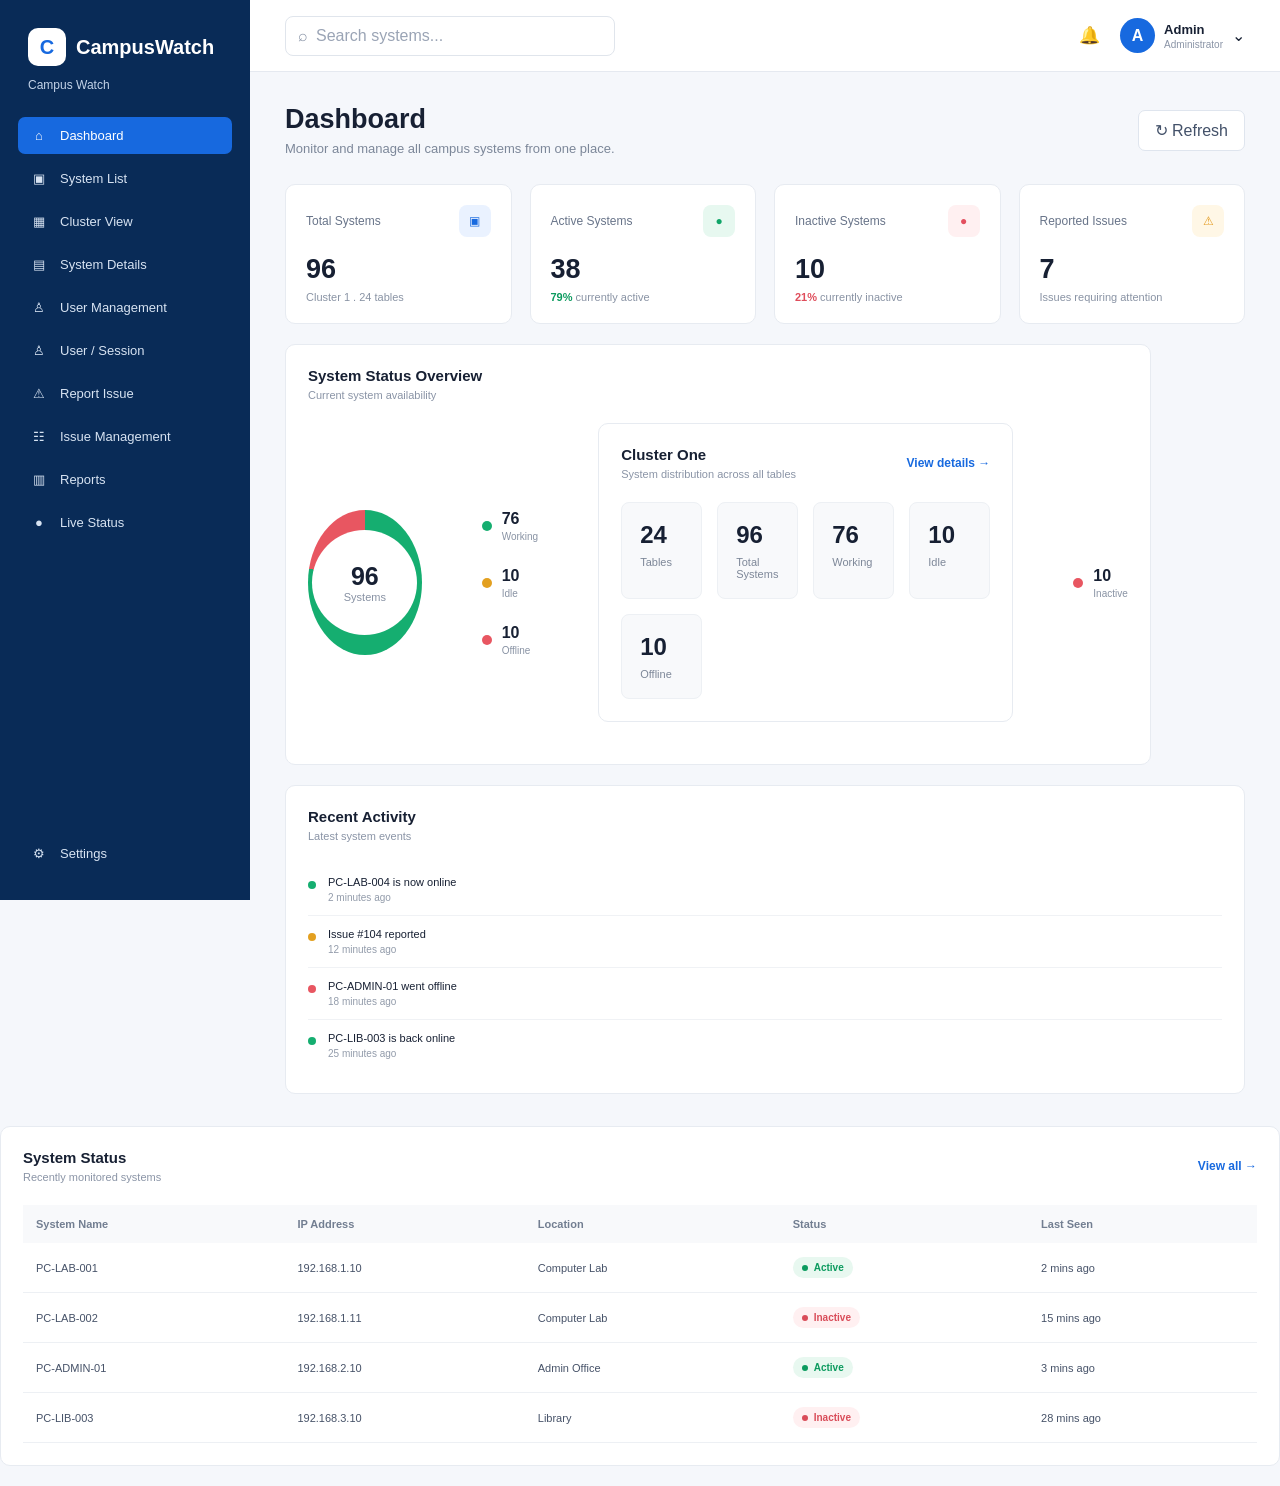
==== frontend/index.html @ cd9bad70 "frontend" ====
<!DOCTYPE html>
<html lang="en">

<head>

    <meta charset="UTF-8">

    <meta name="viewport" content="width=device-width, initial-scale=1.0">

    <title>Campus Watch</title>

    <link rel="stylesheet" href="css/style.css">

</head>


<body>

    <div class="app">

        <!-- Sidebar -->
        <aside class="sidebar">

            <div class="logo">
                <div class="logo-icon">C</div>
                <h2>CampusWatch</h2>
            </div>

            <p class="sidebar-description">
                Campus Watch
            </p>


            <!-- Navigation -->
            <nav class="sidebar-nav">

                <a href="index.html" class="nav-link active">
                    <span>⌂</span>
                    <span>Dashboard</span>
                </a>

                <a href="systems.html" class="nav-link">
                    <span>▣</span>
                    <span>System List</span>
                </a>

                <a href="clusters.html" class="nav-link">
                    <span>▦</span>
                    <span>Cluster View</span>
                </a>

                <a href="system-details.html" class="nav-link">
                    <span>▤</span>
                    <span>System Details</span>
                </a>

                <a href="users.html" class="nav-link">
                    <span>♙</span>
                    <span>User Management</span>
                </a>

                <a href="sessions.html" class="nav-link">
                    <span>♙</span>
                    <span>User / Session</span>
                </a>

                <a href="report-issue.html" class="nav-link">
                    <span>⚠</span>
                    <span>Report Issue</span>
                </a>
                
                <a href="issues.html" class="nav-link">
                    <span>☷</span>
                    <span>Issue Management</span>
                </a>

                <a href="reports.html" class="nav-link">
                    <span>▥</span>
                    <span>Reports</span>
                </a>

                <a href="live-status.html" class="nav-link">
                    <span>●</span>
                    <span>Live Status</span>
                </a>

            </nav>


            <!-- Bottom Navigation -->
            <div class="sidebar-bottom">

                <a href="#" class="nav-link">
                    <span>⚙</span>
                    <span>Settings</span>
                </a>

            </div>

        </aside>


        <!-- Main Content -->
        <main class="main-content">


            <!-- Top Bar -->
            <header class="topbar">

                <div class="search-box">

                    <span>⌕</span>

                    <input
                        type="text"
                        placeholder="Search systems..."
                    >

                </div>


                <div class="topbar-right">

                    <button class="notification">
                        🔔
                    </button>


                    <div class="admin-profile">

                        <div class="avatar">
                            A
                        </div>

                        <div class="admin-info">

                            <strong>Admin</strong>

                            <small>Administrator</small>

                        </div>

                        <span>⌄</span>

                    </div>

                </div>

            </header>


            <!-- Dashboard -->
            <section class="dashboard">


                <!-- Page Heading -->
                <div class="page-heading">

                    <div>

                        <h1>Dashboard</h1>

                        <p>
                            Monitor and manage all campus systems from one place.
                        </p>

                    </div>


                    <button
                        class="refresh-button"
                        id="refreshButton"
                    >
                        ↻ Refresh
                    </button>

                </div>


                <!-- Statistics Cards -->
                <div class="stats-grid">


                    <!-- Total Systems -->
                    <div class="stat-card">

                        <div class="stat-top">

                            <span>Total Systems</span>

                            <div class="stat-icon">
                                ▣
                            </div>

                        </div>

                        <h2 id="totalSystems">
                            96
                        </h2>

                        <p class="stat-description">
                            Cluster 1 . 24 tables
                        </p>

                    </div>


                    <!-- Active Systems -->
                    <div class="stat-card">

                        <div class="stat-top">

                            <span>Active Systems</span>

                            <div class="stat-icon active-icon">
                                ●
                            </div>

                        </div>

                        <h2 id="activeSystems">
                            38
                        </h2>

                        <p class="stat-description">

                            <span class="success-text">
                                79%
                            </span>

                            currently active

                        </p>

                    </div>


                    <!-- Inactive Systems -->
                    <div class="stat-card">

                        <div class="stat-top">

                            <span>Inactive Systems</span>

                            <div class="stat-icon inactive-icon">
                                ●
                            </div>

                        </div>

                        <h2 id="inactiveSystems">
                            10
                        </h2>

                        <p class="stat-description">

                            <span class="danger-text">
                                21%
                            </span>

                            currently inactive

                        </p>

                    </div>


                    <!-- Issues -->
                    <div class="stat-card">

                        <div class="stat-top">

                            <span>Reported Issues</span>

                            <div class="stat-icon issue-icon">
                                ⚠
                            </div>

                        </div>

                        <h2 id="reportedIssues">
                            7
                        </h2>

                        <p class="stat-description">
                            Issues requiring attention
                        </p>

                    </div>

                </div>


                <!-- Two Column Section -->
                <div class="dashboard-grid">


                    <!-- Status Overview -->
                    <div class="dashboard-card">

                        <div class="card-heading">

                            <div>

                                <h3>
                                    System Status Overview
                                </h3>

                                <p>
                                    Current system availability
                                </p>

                            </div>

                        </div>


                        <div class="status-overview">

                            <div class="status-circle">

                                <div>

                                    <strong id="dashboardTotal">96</strong>

                                    <span>Systems</span>
                                    

                                </div>

                            </div>


                           <div class="status-legend">

                       <div class="legend-item">

        <span class="legend-dot working-dot"></span>

        <div>
            <strong id="workingCount">76</strong>
            <small>Working</small>
        </div>

    </div>


    <div class="legend-item">

        <span class="legend-dot idle-dot"></span>

        <div>
            <strong id="idleCount">10</strong>
            <small>Idle</small>
        </div>

    </div>


    <div class="legend-item">

        <span class="legend-dot offline-dot"></span>

        <div>
            <strong id="offlineCount">10</strong>
            <small>Offline</small>
        </div>

    </div>

</div>

<div class="dashboard-card cluster-summary">

    <div class="card-heading">

        <div>
            <h3>Cluster One</h3>

            <p>
                System distribution across all tables
            </p>
        </div>

        <a href="system-details.html" class="view-all">
            View details →
        </a>

    </div>


    <div class="cluster-info-grid">

        <div class="cluster-info">
            <strong>24</strong>
            <span>Tables</span>
        </div>

        <div class="cluster-info">
            <strong>96</strong>
            <span>Total Systems</span>
        </div>

        <div class="cluster-info">
            <strong id="clusterWorking">76</strong>
            <span>Working</span>
        </div>

        <div class="cluster-info">
            <strong id="clusterIdle">10</strong>
            <span>Idle</span>
        </div>

        <div class="cluster-info">
            <strong id="clusterOffline">10</strong>
            <span>Offline</span>
        </div>

    </div>

</div>

                                <div class="legend-item">

                                    <span class="legend-dot inactive-dot"></span>

                                    <div>

                                        <strong>
                                            10
                                        </strong>

                                        <small>
                                            Inactive
                                        </small>

                                    </div>

                                </div>

                            </div>

                        </div>

                    </div>


                    <!-- Recent Activity -->
                    <div class="dashboard-card">

                        <div class="card-heading">

                            <div>

                                <h3>
                                    Recent Activity
                                </h3>

                                <p>
                                    Latest system events
                                </p>

                            </div>

                        </div>


                        <div class="activity-list">


                            <div class="activity-item">

                                <span class="activity-status online"></span>

                                <div>

                                    <strong>
                                        PC-LAB-004 is now online
                                    </strong>

                                    <small>
                                        2 minutes ago
                                    </small>

                                </div>

                            </div>


                            <div class="activity-item">

                                <span class="activity-status issue"></span>

                                <div>

                                    <strong>
                                        Issue #104 reported
                                    </strong>

                                    <small>
                                        12 minutes ago
                                    </small>

                                </div>

                            </div>


                            <div class="activity-item">

                                <span class="activity-status offline"></span>

                                <div>

                                    <strong>
                                        PC-ADMIN-01 went offline
                                    </strong>

                                    <small>
                                        18 minutes ago
                                    </small>

                                </div>

                            </div>


                            <div class="activity-item">

                                <span class="activity-status online"></span>

                                <div>

                                    <strong>
                                        PC-LIB-003 is back online
                                    </strong>

                                    <small>
                                        25 minutes ago
                                    </small>

                                </div>

                            </div>

                        </div>

                    </div>

                </div>


                <!-- System Table -->
                <div class="dashboard-card systems-preview">

                    <div class="card-heading">

                        <div>

                            <h3>
                                System Status
                            </h3>

                            <p>
                                Recently monitored systems
                            </p>

                        </div>


                        <a
                            href="systems.html"
                            class="view-all"
                        >
                            View all →
                        </a>

                    </div>


                    <div class="table-container">

                        <table>

                            <thead>

                                <tr>

                                    <th>
                                        System Name
                                    </th>

                                    <th>
                                        IP Address
                                    </th>

                                    <th>
                                        Location
                                    </th>

                                    <th>
                                        Status
                                    </th>

                                    <th>
                                        Last Seen
                                    </th>

                                </tr>

                            </thead>


                            <tbody>


                                <tr>

                                    <td>
                                        PC-LAB-001
                                    </td>

                                    <td>
                                        192.168.1.10
                                    </td>

                                    <td>
                                        Computer Lab
                                    </td>

                                    <td>

                                        <span class="status active">

                                            <span></span>

                                            Active

                                        </span>

                                    </td>

                                    <td>
                                        2 mins ago
                                    </td>

                                </tr>


                                <tr>

                                    <td>
                                        PC-LAB-002
                                    </td>

                                    <td>
                                        192.168.1.11
                                    </td>

                                    <td>
                                        Computer Lab
                                    </td>

                                    <td>

                                        <span class="status inactive">

                                            <span></span>

                                            Inactive

                                        </span>

                                    </td>

                                    <td>
                                        15 mins ago
                                    </td>

                                </tr>


                                <tr>

                                    <td>
                                        PC-ADMIN-01
                                    </td>

                                    <td>
                                        192.168.2.10
                                    </td>

                                    <td>
                                        Admin Office
                                    </td>

                                    <td>

                                        <span class="status active">

                                            <span></span>

                                            Active

                                        </span>

                                    </td>

                                    <td>
                                        3 mins ago
                                    </td>

                                </tr>


                                <tr>

                                    <td>
                                        PC-LIB-003
                                    </td>

                                    <td>
                                        192.168.3.10
                                    </td>

                                    <td>
                                        Library
                                    </td>

                                    <td>

                                        <span class="status inactive">

                                            <span></span>

                                            Inactive

                                        </span>

                                    </td>

                                    <td>
                                        28 mins ago
                                    </td>

                                </tr>


                            </tbody>

                        </table>

                    </div>

                </div>

            </section>

        </main>

    </div>


    <script src="js/app.js"></script>

</body>

</html>
---- frontend/css/style.css ----
* {
    margin: 0;
    padding: 0;
    box-sizing: border-box;
}

body {
    font-family: Arial, Helvetica, sans-serif;
    background: #f5f7fb;
    color: #172033;
}

a {
    text-decoration: none;
    color: inherit;
}

button,
input {
    font: inherit;
}


/* ==========================
   APP
========================== */

.app {
    display: flex;
    min-height: 100vh;
}


/* ==========================
   SIDEBAR
========================== */

.sidebar {
    width: 250px;
    min-height: 100vh;
    background: #092b57;
    color: white;
    padding: 28px 18px;

    display: flex;
    flex-direction: column;

    position: fixed;
    left: 0;
    top: 0;
    bottom: 0;
}

.logo {
    display: flex;
    align-items: center;
    gap: 10px;
    padding: 0 10px;
}

.logo-icon {
    width: 38px;
    height: 38px;
    border-radius: 10px;

    background: white;
    color: #1769df;

    display: flex;
    justify-content: center;
    align-items: center;

    font-size: 20px;
    font-weight: bold;
}

.logo h2 {
    font-size: 20px;
}

.sidebar-description {
    color: #c3d3e8;
    font-size: 12px;
    padding: 12px 10px 25px;
}


/* Navigation */

.sidebar-nav {
    display: flex;
    flex-direction: column;
    gap: 6px;
}

.nav-link {
    display: flex;
    align-items: center;
    gap: 12px;

    padding: 11px 12px;

    border-radius: 7px;

    color: #d7e3f2;

    font-size: 13px;

    transition: 0.2s ease;
}

.nav-link span:first-child {
    width: 18px;
    text-align: center;
}

.nav-link:hover {
    background: #123f76;
    color: white;
}

.nav-link.active {
    background: #1769df;
    color: white;
}

.sidebar-bottom {
    margin-top: auto;
}


/* ==========================
   MAIN CONTENT
========================== */

.main-content {
    margin-left: 250px;
    width: calc(100% - 250px);
    min-height: 100vh;
}


/* ==========================
   TOPBAR
========================== */

.topbar {
    height: 72px;

    background: white;

    border-bottom: 1px solid #e5e9f0;

    display: flex;
    align-items: center;
    justify-content: space-between;

    padding: 0 35px;
}

.search-box {
    width: 330px;
    height: 40px;

    border: 1px solid #e0e5ec;
    border-radius: 8px;

    display: flex;
    align-items: center;

    gap: 8px;

    padding: 0 12px;

    color: #8792a5;
}

.search-box input {
    width: 100%;

    border: none;
    outline: none;

    color: #172033;
}

.search-box input::placeholder {
    color: #9aa4b5;
}

.topbar-right {
    display: flex;
    align-items: center;
    gap: 20px;
}

.notification {
    border: none;
    background: transparent;

    cursor: pointer;

    font-size: 17px;
}

.admin-profile {
    display: flex;
    align-items: center;
    gap: 9px;
}

.avatar {
    width: 35px;
    height: 35px;

    border-radius: 50%;

    background: #1769df;
    color: white;

    display: flex;
    align-items: center;
    justify-content: center;

    font-weight: bold;
}

.admin-info {
    display: flex;
    flex-direction: column;
    gap: 2px;
}

.admin-info strong {
    font-size: 13px;
}

.admin-info small {
    color: #8a94a6;
    font-size: 10px;
}


/* ==========================
   DASHBOARD
========================== */

.dashboard {
    padding: 32px 35px;
}

.page-heading {
    display: flex;
    align-items: center;
    justify-content: space-between;

    margin-bottom: 28px;
}

.page-heading h1 {
    font-size: 27px;
    margin-bottom: 6px;
}

.page-heading p {
    color: #7c8799;
    font-size: 13px;
}

.refresh-button {
    border: 1px solid #dfe5ee;

    background: white;

    padding: 10px 16px;

    border-radius: 7px;

    cursor: pointer;

    color: #435169;
}

.refresh-button:hover {
    background: #f5f8fc;
}


/* ==========================
   STAT CARDS
========================== */

.stats-grid {
    display: grid;

    grid-template-columns: repeat(4, 1fr);

    gap: 18px;

    margin-bottom: 20px;
}

.stat-card {
    background: white;

    border: 1px solid #e7ebf1;

    border-radius: 10px;

    padding: 20px;

    transition:
        transform 0.2s ease,
        box-shadow 0.2s ease;
}

.stat-card:hover {
    transform: translateY(-4px);

    box-shadow:
        0 8px 22px rgba(20, 40, 70, 0.08);
}

.stat-top {
    display: flex;
    align-items: center;
    justify-content: space-between;

    color: #687489;

    font-size: 12px;
}

.stat-icon {
    width: 32px;
    height: 32px;

    border-radius: 8px;

    background: #eaf2ff;
    color: #1769df;

    display: flex;
    align-items: center;
    justify-content: center;
}

.active-icon {
    background: #e7f8f0;
    color: #10a568;
}

.inactive-icon {
    background: #fff0f1;
    color: #e34f5f;
}

.issue-icon {
    background: #fff7e6;
    color: #e39b20;
}

.stat-card h2 {
    font-size: 27px;

    margin: 17px 0 6px;
}

.stat-description {
    color: #8993a4;

    font-size: 11px;
}

.success-text {
    color: #0c9b5f;
    font-weight: bold;
}

.danger-text {
    color: #df4d5b;
    font-weight: bold;
}


/* ==========================
   DASHBOARD CARDS
========================== */

.dashboard-grid {
    display: grid;

    grid-template-columns: 1fr 1fr;

    gap: 20px;

    margin-bottom: 20px;
}

.dashboard-card {
    background: white;

    border: 1px solid #e7ebf1;

    border-radius: 10px;

    padding: 22px;
}

.card-heading {
    display: flex;
    justify-content: space-between;
    align-items: center;

    margin-bottom: 22px;
}

.card-heading h3 {
    font-size: 15px;

    margin-bottom: 5px;
}

.card-heading p {
    color: #8a94a6;

    font-size: 11px;
}


/* ==========================
   STATUS OVERVIEW
========================== */

.status-overview {
    min-height: 170px;

    display: flex;
    align-items: center;
    justify-content: center;

    gap: 60px;
}

.status-circle {
    width: 145px;
    height: 145px;

    border-radius: 50%;

    background:
        conic-gradient(
            #15ae70 0deg 284deg,
            #e85661 284deg 360deg
        );

    display: flex;
    align-items: center;
    justify-content: center;

    position: relative;
}

.status-circle::before {
    content: "";

    position: absolute;

    width: 105px;
    height: 105px;

    border-radius: 50%;

    background: white;
}

.status-circle div {
    position: relative;

    z-index: 1;

    text-align: center;

    display: flex;
    flex-direction: column;
}

.status-circle strong {
    font-size: 25px;
}

.status-circle span {
    color: #8791a3;

    font-size: 11px;
}

.status-legend {
    display: flex;
    flex-direction: column;

    gap: 25px;
}

.legend-item {
    display: flex;
    align-items: center;

    gap: 10px;
}

.legend-dot {
    width: 10px;
    height: 10px;

    border-radius: 50%;
}

.active-dot {
    background: #15ae70;
}

.inactive-dot {
    background: #e85661;
}

.legend-item div {
    display: flex;
    flex-direction: column;

    gap: 3px;
}

.legend-item strong {
    font-size: 16px;
}

.legend-item small {
    color: #8993a4;

    font-size: 10px;
}


/* ==========================
   RECENT ACTIVITY
========================== */

.activity-list {
    display: flex;
    flex-direction: column;
}

.activity-item {
    display: flex;

    align-items: flex-start;

    gap: 12px;

    padding: 12px 0;

    border-bottom: 1px solid #f0f2f5;
}

.activity-item:last-child {
    border-bottom: none;
}

.activity-status {
    width: 8px;
    height: 8px;

    border-radius: 50%;

    margin-top: 5px;
}

.online {
    background: #15ae70;
}

.offline {
    background: #e85661;
}

.issue {
    background: #e3a020;
}

.activity-item div {
    display: flex;
    flex-direction: column;

    gap: 4px;
}

.activity-item strong {
    font-size: 11px;

    font-weight: 500;
}

.activity-item small {
    color: #929baa;

    font-size: 10px;
}


/* ==========================
   SYSTEM TABLE
========================== */

.systems-preview {
    margin-bottom: 20px;
}

.view-all {
    color: #1769df;

    font-size: 12px;

    font-weight: bold;
}

.table-container {
    width: 100%;

    overflow-x: auto;
}

table {
    width: 100%;

    border-collapse: collapse;
}

th {
    background: #f8f9fb;

    text-align: left;

    color: #727e91;

    font-size: 11px;

    font-weight: 600;

    padding: 13px;
}

td {
    padding: 14px 13px;

    border-bottom: 1px solid #edf0f4;

    color: #465268;

    font-size: 11px;
}

.status {
    display: inline-flex;

    align-items: center;

    gap: 6px;

    padding: 5px 9px;

    border-radius: 20px;

    font-size: 10px;

    font-weight: bold;
}

.status span {
    width: 6px;
    height: 6px;

    border-radius: 50%;
}

.status.active {
    background: #e8f8f0;
    color: #0c9b5f;
}

.status.active span {
    background: #0c9b5f;
}

.status.inactive {
    background: #fff0f1;
    color: #d94c59;
}

.status.inactive span {
    background: #d94c59;
}


/* ==========================
   RESPONSIVE
========================== */

@media (max-width: 1100px) {

    .stats-grid {
        grid-template-columns: repeat(2, 1fr);
    }

    .dashboard-grid {
        grid-template-columns: 1fr;
    }

}


@media (max-width: 800px) {

    .sidebar {
        width: 210px;
    }

    .main-content {
        margin-left: 210px;

        width: calc(100% - 210px);
    }

    .dashboard {
        padding: 25px 20px;
    }

    .topbar {
        padding: 0 20px;
    }

    .search-box {
        width: 220px;
    }

}


@media (max-width: 600px) {

    .sidebar {
        width: 70px;

        padding: 20px 10px;
    }

    .logo h2,
    .sidebar-description,
    .nav-link span:nth-child(2) {
        display: none;
    }

    .nav-link {
        justify-content: center;
    }

    .nav-link span:first-child {
        font-size: 17px;
    }

    .logo {
        justify-content: center;
    }

    .main-content {
        margin-left: 70px;

        width: calc(100% - 70px);
    }

    .stats-grid {
        grid-template-columns: 1fr;
    }

    .page-heading {
        flex-direction: column;

        align-items: flex-start;

        gap: 15px;
    }

    .topbar {
        height: 60px;
    }

    .search-box {
        width: 160px;
    }

    .admin-info,
    .admin-profile > span {
        display: none;
    }

}

/* ==========================================
   CLUSTER SUMMARY
========================================== */

.cluster-summary {
    margin-bottom: 20px;
}

.cluster-info-grid {
    display: grid;

    grid-template-columns:
        repeat(5, 1fr);

    gap: 15px;
}

.cluster-info {
    background: #f8f9fb;

    border: 1px solid #edf0f4;

    border-radius: 8px;

    padding: 18px;

    display: flex;

    flex-direction: column;

    gap: 7px;
}

.cluster-info strong {
    font-size: 22px;

    color: #172033;
}

.cluster-info span {
    font-size: 11px;

    color: #7d8798;
}


/* ==========================================
   IDLE STATUS
========================================== */

.idle-dot {
    background: #e3a020;
}

.offline-dot {
    background: #e85661;
}

.status.idle {
    background: #fff7e6;

    color: #c88410;
}

.status.idle span {
    background: #e3a020;
}


/* ==========================================
   SYSTEM DETAILS
========================================== */

.table-filter {
    border: 1px solid #dfe5ee;

    background: white;

    border-radius: 7px;

    padding: 9px 12px;

    color: #435169;

    outline: none;

    cursor: pointer;
}

.view-button {
    border: none;

    background: #eaf2ff;

    color: #1769df;

    padding: 7px 12px;

    border-radius: 6px;

    cursor: pointer;

    font-size: 11px;

    font-weight: bold;
}

.view-button:hover {
    background: #1769df;

    color: white;
}


/* ==========================================
   FULL SYSTEM INFORMATION
========================================== */

.selected-system {
    margin-top: 20px;
}

.system-detail-grid {
    display: grid;

    grid-template-columns:
        repeat(4, 1fr);

    gap: 15px;
}

.detail-item {
    background: #f8f9fb;

    border: 1px solid #edf0f4;

    border-radius: 8px;

    padding: 16px;
}

.detail-item span {
    display: block;

    color: #8791a3;

    font-size: 10px;

    margin-bottom: 7px;
}

.detail-item strong {
    color: #172033;

    font-size: 12px;

    word-break: break-word;
}


/* ==========================================
   SYSTEM DETAILS RESPONSIVE
========================================== */

@media (max-width: 1000px) {

    .system-detail-grid {
        grid-template-columns:
            repeat(2, 1fr);
    }

    .cluster-info-grid {
        grid-template-columns:
            repeat(3, 1fr);
    }

}

@media (max-width: 600px) {

    .system-detail-grid {
        grid-template-columns:
            1fr;
    }

    .cluster-info-grid {
        grid-template-columns:
            repeat(2, 1fr);
    }

}

/* ==========================================
   FOUR CLUSTER CAMPUS VIEW
========================================== */

.cluster-summary {
    margin-bottom: 20px;
}


.cluster-info-grid {
    display: grid;

    grid-template-columns:
        repeat(4, 1fr);

    gap: 15px;
}


.cluster-info {
    background: #f8f9fb;

    border: 1px solid #edf0f4;

    border-radius: 8px;

    padding: 18px;

    display: flex;

    flex-direction: column;

    gap: 7px;

    transition:
        transform 0.2s ease,
        box-shadow 0.2s ease;
}


.cluster-info:hover {
    transform: translateY(-3px);

    box-shadow:
        0 6px 18px rgba(20, 40, 70, 0.08);
}


.cluster-info strong {
    font-size: 24px;

    color: #172033;
}


.cluster-info span {
    font-size: 11px;

    color: #7d8798;
}


/* ==========================================
   WORKING STATUS
========================================== */

.working-dot {
    background: #15ae70;
}


/* ==========================================
   SEARCH
========================================== */

.search-box input:focus {
    outline: none;
}


/* ==========================================
   SYSTEM ROW HOVER
========================================== */

tbody tr:hover {
    background: #f8fafc;
}


/* ==========================================
   RESPONSIVE CLUSTERS
========================================== */

@media (max-width: 1000px) {

    .cluster-info-grid {
        grid-template-columns:
            repeat(2, 1fr);
    }

}


@media (max-width: 600px) {

    .cluster-info-grid {
        grid-template-columns:
            1fr;
    }

}

/* ==========================================
   USER MANAGEMENT
========================================== */

.user-form-card {
    margin-bottom: 20px;
}

.form-grid {
    display: grid;

    grid-template-columns:
        repeat(2, 1fr);

    gap: 18px;
}

.form-group {
    display: flex;

    flex-direction: column;

    gap: 7px;
}

.form-group label {
    font-size: 11px;

    font-weight: bold;

    color: #435169;
}

.form-group input,
.form-group select {
    width: 100%;

    height: 42px;

    border: 1px solid #dfe5ee;

    border-radius: 7px;

    padding: 0 12px;

    background: white;

    color: #172033;

    outline: none;

    font-size: 12px;
}

.form-group input:focus,
.form-group select:focus {
    border-color: #1769df;

    box-shadow:
        0 0 0 3px rgba(23, 105, 223, 0.08);
}

.form-actions {
    margin-top: 20px;

    display: flex;

    justify-content: flex-end;
}

.primary-button {
    border: none;

    background: #1769df;

    color: white;

    padding: 11px 18px;

    border-radius: 7px;

    cursor: pointer;

    font-size: 12px;

    font-weight: bold;
}

.primary-button:hover {
    background: #0f58c5;
}


/* ==========================================
   USER TABLE
========================================== */

.users-list-card {
    margin-bottom: 20px;
}


/* ==========================================
   USER MANAGEMENT RESPONSIVE
========================================== */

@media (max-width: 700px) {

    .form-grid {
        grid-template-columns: 1fr;
    }

    .form-actions {
        justify-content: stretch;
    }

    .primary-button {
        width: 100%;
    }

}
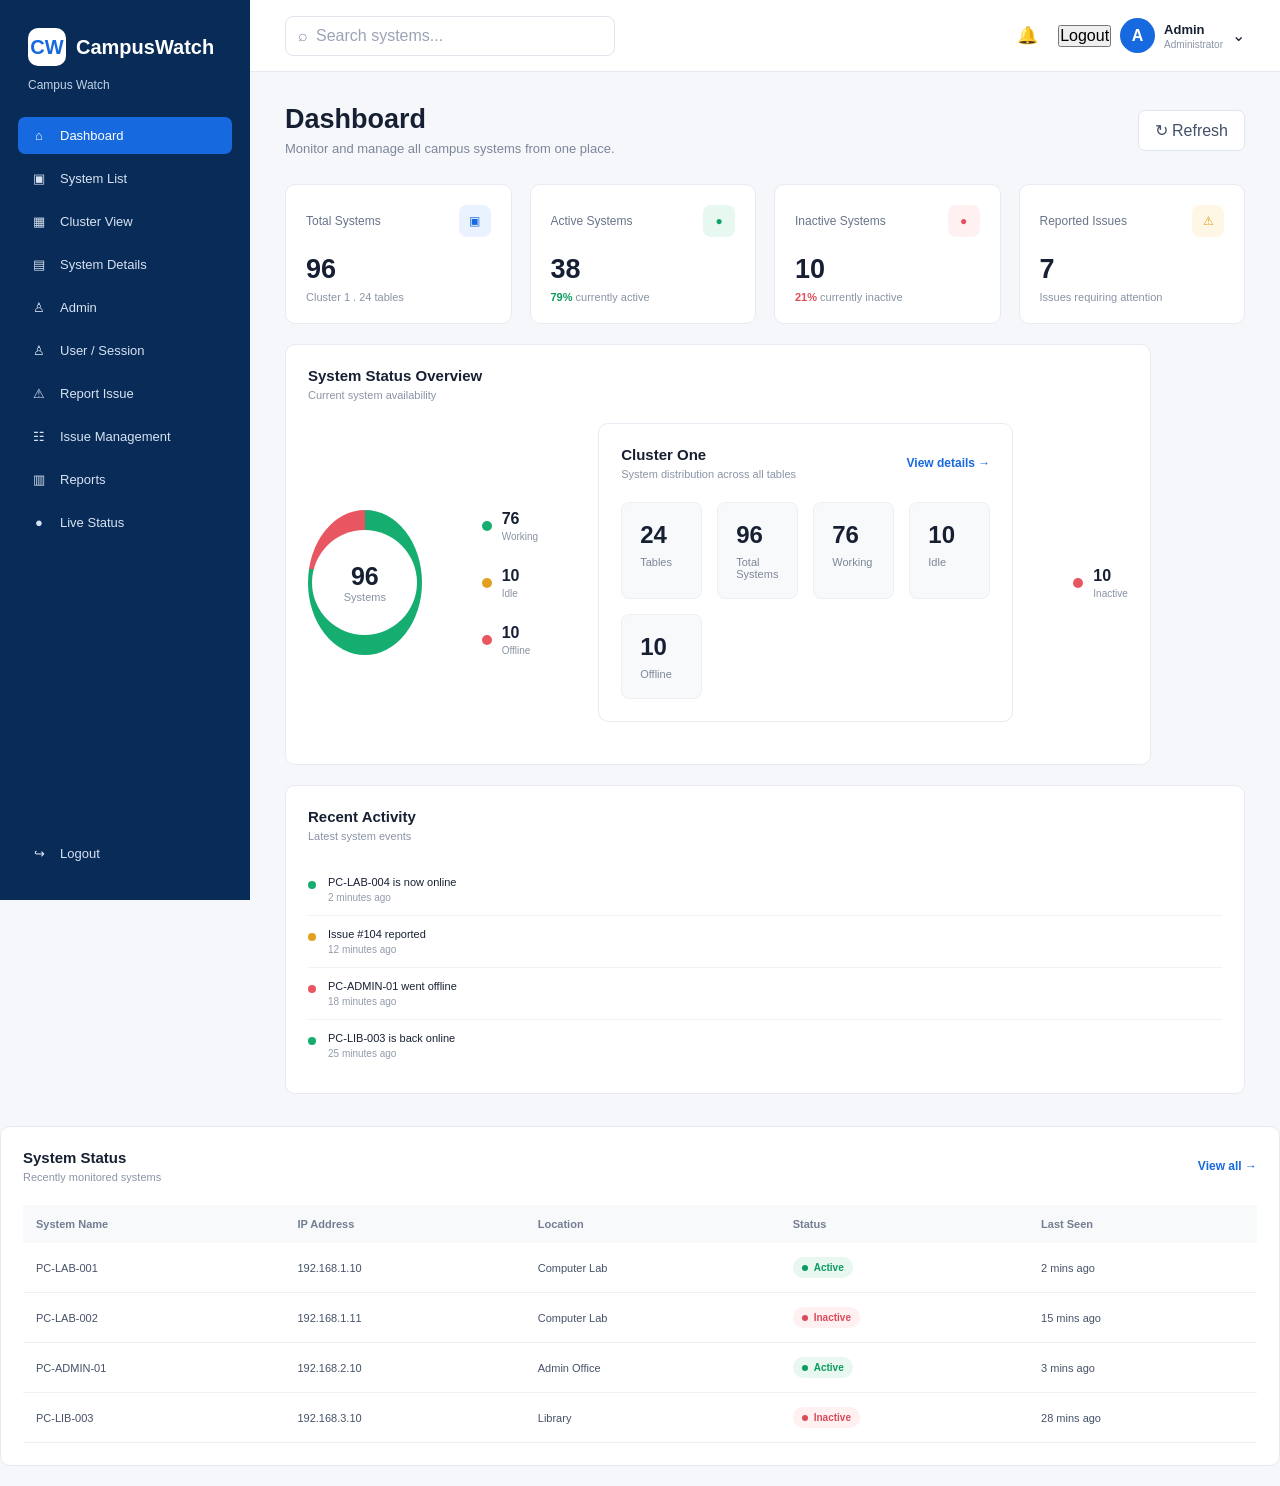
==== commit d62a95ac: "frontend" ====
--- a/frontend/index.html
+++ b/frontend/index.html
@@ -22,7 +22,7 @@
         <aside class="sidebar">
 
             <div class="logo">
-                <div class="logo-icon">C</div>
+                <div class="logo-icon">CW</div>
                 <h2>CampusWatch</h2>
             </div>
 
@@ -54,9 +54,9 @@
                     <span>System Details</span>
                 </a>
 
-                <a href="users.html" class="nav-link">
+                <a href="admin-login.html" class="nav-link">
                     <span>♙</span>
-                    <span>User Management</span>
+                    <span>Admin</span>
                 </a>
 
                 <a href="sessions.html" class="nav-link">
@@ -90,9 +90,13 @@
             <!-- Bottom Navigation -->
             <div class="sidebar-bottom">
 
-                <a href="#" class="nav-link">
-                    <span>⚙</span>
-                    <span>Settings</span>
+                <a href="#" 
+                   onclick="logoutAdmin()" 
+                   class="nav-link">
+
+                   <span>↪</span>
+                   <span>Logout</span>
+
                 </a>
 
             </div>
@@ -127,6 +131,10 @@
 
 
                     <div class="admin-profile">
+
+                        <button id="logoutbutton">
+                            Logout
+                        </button>
 
                         <div class="avatar">
                             A
--- a/frontend/css/style.css
+++ b/frontend/css/style.css
@@ -1110,7 +1110,7 @@
 }
 
 /* ==========================================
-   USER MANAGEMENT
+   ADMIN
 ========================================== */
 
 .user-form-card {
@@ -1229,4 +1229,606 @@
         width: 100%;
     }
 
+}
+
+/* =====================================
+   ADMIN LOGIN PAGE
+===================================== */
+
+
+.login-body {
+
+    min-height:100vh;
+
+    background:#f5f7fb;
+
+    display:flex;
+
+    align-items:center;
+
+    justify-content:center;
+
+}
+
+
+
+.login-container {
+
+
+    display:flex;
+
+    width:900px;
+
+    background:white;
+
+    border-radius:15px;
+
+    overflow:hidden;
+
+    box-shadow:0 10px 30px rgba(0,0,0,0.08);
+
+
+}
+
+
+
+.login-brand {
+
+
+    width:45%;
+
+    background:#092b57;
+
+    color:white;
+
+    display:flex;
+
+    flex-direction:column;
+
+    align-items:center;
+
+    justify-content:center;
+
+
+}
+
+
+
+.login-logo {
+
+
+    width:80px;
+
+    height:80px;
+
+    background:white;
+
+    color:#1769df;
+
+    border-radius:20px;
+
+
+    display:flex;
+
+    justify-content:center;
+
+    align-items:center;
+
+
+    font-size:40px;
+
+    font-weight:bold;
+
+
+}
+
+
+
+.login-brand h1 {
+
+    margin-top:20px;
+
+}
+
+
+
+.login-brand p {
+
+    color:#c3d3e8;
+
+}
+
+
+
+
+.login-card {
+
+
+    width:55%;
+
+    padding:50px;
+
+
+}
+
+
+
+.login-card h2 {
+
+    font-size:28px;
+
+    margin-bottom:10px;
+
+}
+
+
+
+.login-subtitle {
+
+
+    color:#8791a3;
+
+    margin-bottom:30px;
+
+}
+
+
+
+.login-card label {
+
+
+    display:block;
+
+    font-size:13px;
+
+    margin-bottom:7px;
+
+
+}
+
+
+
+.login-card input {
+
+
+    width:100%;
+
+    padding:13px;
+
+    border:1px solid #dfe5ee;
+
+    border-radius:8px;
+
+    margin-bottom:20px;
+
+}
+
+
+
+.login-card button {
+
+
+    width:100%;
+
+    padding:13px;
+
+    border:none;
+
+    background:#1769df;
+
+    color:white;
+
+    border-radius:8px;
+
+    cursor:pointer;
+
+    font-weight:bold;
+
+
+}
+
+
+
+.login-card button:hover {
+
+
+    background:#092b57;
+
+
+}
+
+
+#loginMessage {
+
+    margin-top:15px;
+
+    color:#e34f5f;
+
+    font-size:13px;
+
+}
+
+/* =========================================
+   ADMIN LOGIN PAGE
+========================================= */
+
+
+.login-page {
+
+    margin: 0;
+
+    min-height: 100vh;
+
+    background: #f4f7fb;
+
+    font-family: Arial, sans-serif;
+
+}
+
+
+
+/* MAIN LOGIN WRAPPER */
+
+.login-wrapper {
+
+    min-height: 100vh;
+
+    display: flex;
+
+}
+
+
+
+/* =========================================
+   LEFT BRAND SECTION
+========================================= */
+
+.login-brand {
+
+    width: 45%;
+
+    background: #092b57;
+
+    color: white;
+
+    display: flex;
+
+    align-items: center;
+
+    justify-content: center;
+
+    padding: 40px;
+
+}
+
+
+
+.login-brand-content {
+
+    max-width: 420px;
+
+}
+
+
+
+.login-logo {
+
+    width: 75px;
+
+    height: 75px;
+
+    background: white;
+
+    color: #1769df;
+
+    border-radius: 16px;
+
+    display: flex;
+
+    align-items: center;
+
+    justify-content: center;
+
+    font-size: 38px;
+
+    font-weight: bold;
+
+    margin-bottom: 25px;
+
+}
+
+
+
+.login-brand h1 {
+
+    font-size: 36px;
+
+    margin: 0 0 10px 0;
+
+}
+
+
+
+.login-brand p {
+
+    color: #c8d7e9;
+
+    font-size: 16px;
+
+}
+
+
+
+.login-line {
+
+    width: 60px;
+
+    height: 4px;
+
+    background: #1769df;
+
+    margin: 30px 0;
+
+    border-radius: 5px;
+
+}
+
+
+
+.login-description {
+
+    line-height: 1.7;
+
+    max-width: 350px;
+
+}
+
+
+
+/* =========================================
+   RIGHT LOGIN SECTION
+========================================= */
+
+.login-form-section {
+
+    width: 55%;
+
+    display: flex;
+
+    align-items: center;
+
+    justify-content: center;
+
+    padding: 40px;
+
+}
+
+
+
+/* LOGIN CARD */
+
+.login-card {
+
+    width: 100%;
+
+    max-width: 450px;
+
+    background: white;
+
+    padding: 45px;
+
+    border-radius: 14px;
+
+    box-shadow: 0 10px 35px rgba(0, 0, 0, 0.08);
+
+}
+
+
+
+/* HEADING */
+
+.login-heading h2 {
+
+    margin: 0;
+
+    font-size: 28px;
+
+    color: #172b4d;
+
+}
+
+
+
+.login-heading p {
+
+    color: #7a869a;
+
+    margin-top: 8px;
+
+    margin-bottom: 30px;
+
+}
+
+
+
+/* INPUT GROUP */
+
+.login-input-group {
+
+    margin-bottom: 22px;
+
+}
+
+
+
+.login-input-group label {
+
+    display: block;
+
+    margin-bottom: 8px;
+
+    font-size: 14px;
+
+    font-weight: 600;
+
+    color: #344563;
+
+}
+
+
+
+.login-input-group input {
+
+    width: 100%;
+
+    box-sizing: border-box;
+
+    padding: 14px;
+
+    border: 1px solid #dfe5ec;
+
+    border-radius: 8px;
+
+    font-size: 14px;
+
+    outline: none;
+
+}
+
+
+
+.login-input-group input:focus {
+
+    border-color: #1769df;
+
+    box-shadow: 0 0 0 3px rgba(23, 105, 223, 0.1);
+
+}
+
+
+
+/* LOGIN BUTTON */
+
+.login-button {
+
+    width: 100%;
+
+    padding: 14px;
+
+    border: none;
+
+    border-radius: 8px;
+
+    background: #1769df;
+
+    color: white;
+
+    font-size: 15px;
+
+    font-weight: bold;
+
+    cursor: pointer;
+
+    transition: 0.2s;
+
+}
+
+
+
+.login-button:hover {
+
+    background: #092b57;
+
+}
+
+
+
+/* ERROR MESSAGE */
+
+#loginMessage {
+
+    text-align: center;
+
+    margin-top: 15px;
+
+    font-size: 14px;
+
+}
+
+
+
+/* FOOTER */
+
+.login-footer {
+
+    margin-top: 30px;
+
+    padding-top: 20px;
+
+    border-top: 1px solid #edf0f4;
+
+    text-align: center;
+
+    color: #8993a4;
+
+    font-size: 13px;
+
+}
+
+
+
+/* =========================================
+   MOBILE
+========================================= */
+
+@media (max-width: 768px) {
+
+
+    .login-wrapper {
+
+        display: block;
+
+    }
+
+
+    .login-brand {
+
+        width: auto;
+
+        min-height: 260px;
+
+        padding: 30px;
+
+    }
+
+
+    .login-brand h1 {
+
+        font-size: 28px;
+
+    }
+
+
+    .login-description {
+
+        display: none;
+
+    }
+
+
+    .login-form-section {
+
+        width: auto;
+
+        padding: 25px;
+
+    }
+
+
+    .login-card {
+
+        padding: 30px;
+
+    }
+
 }
